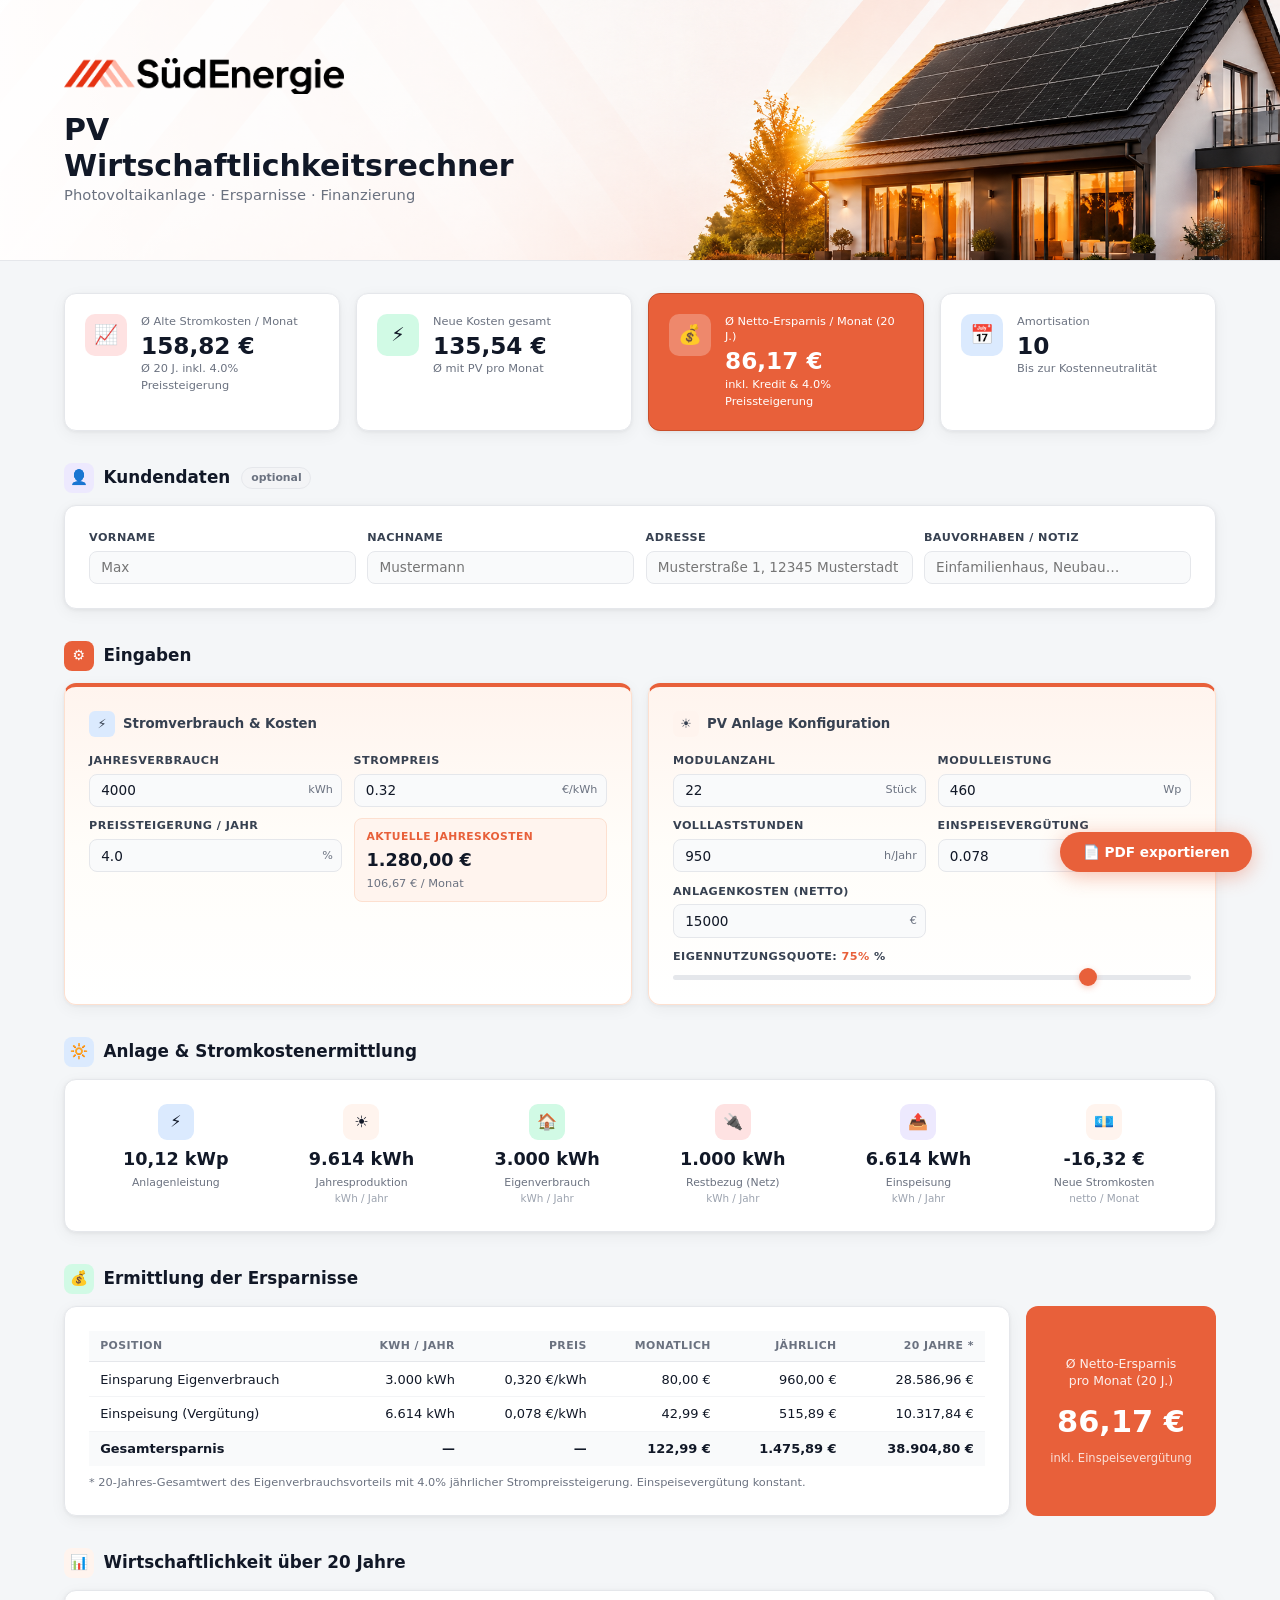
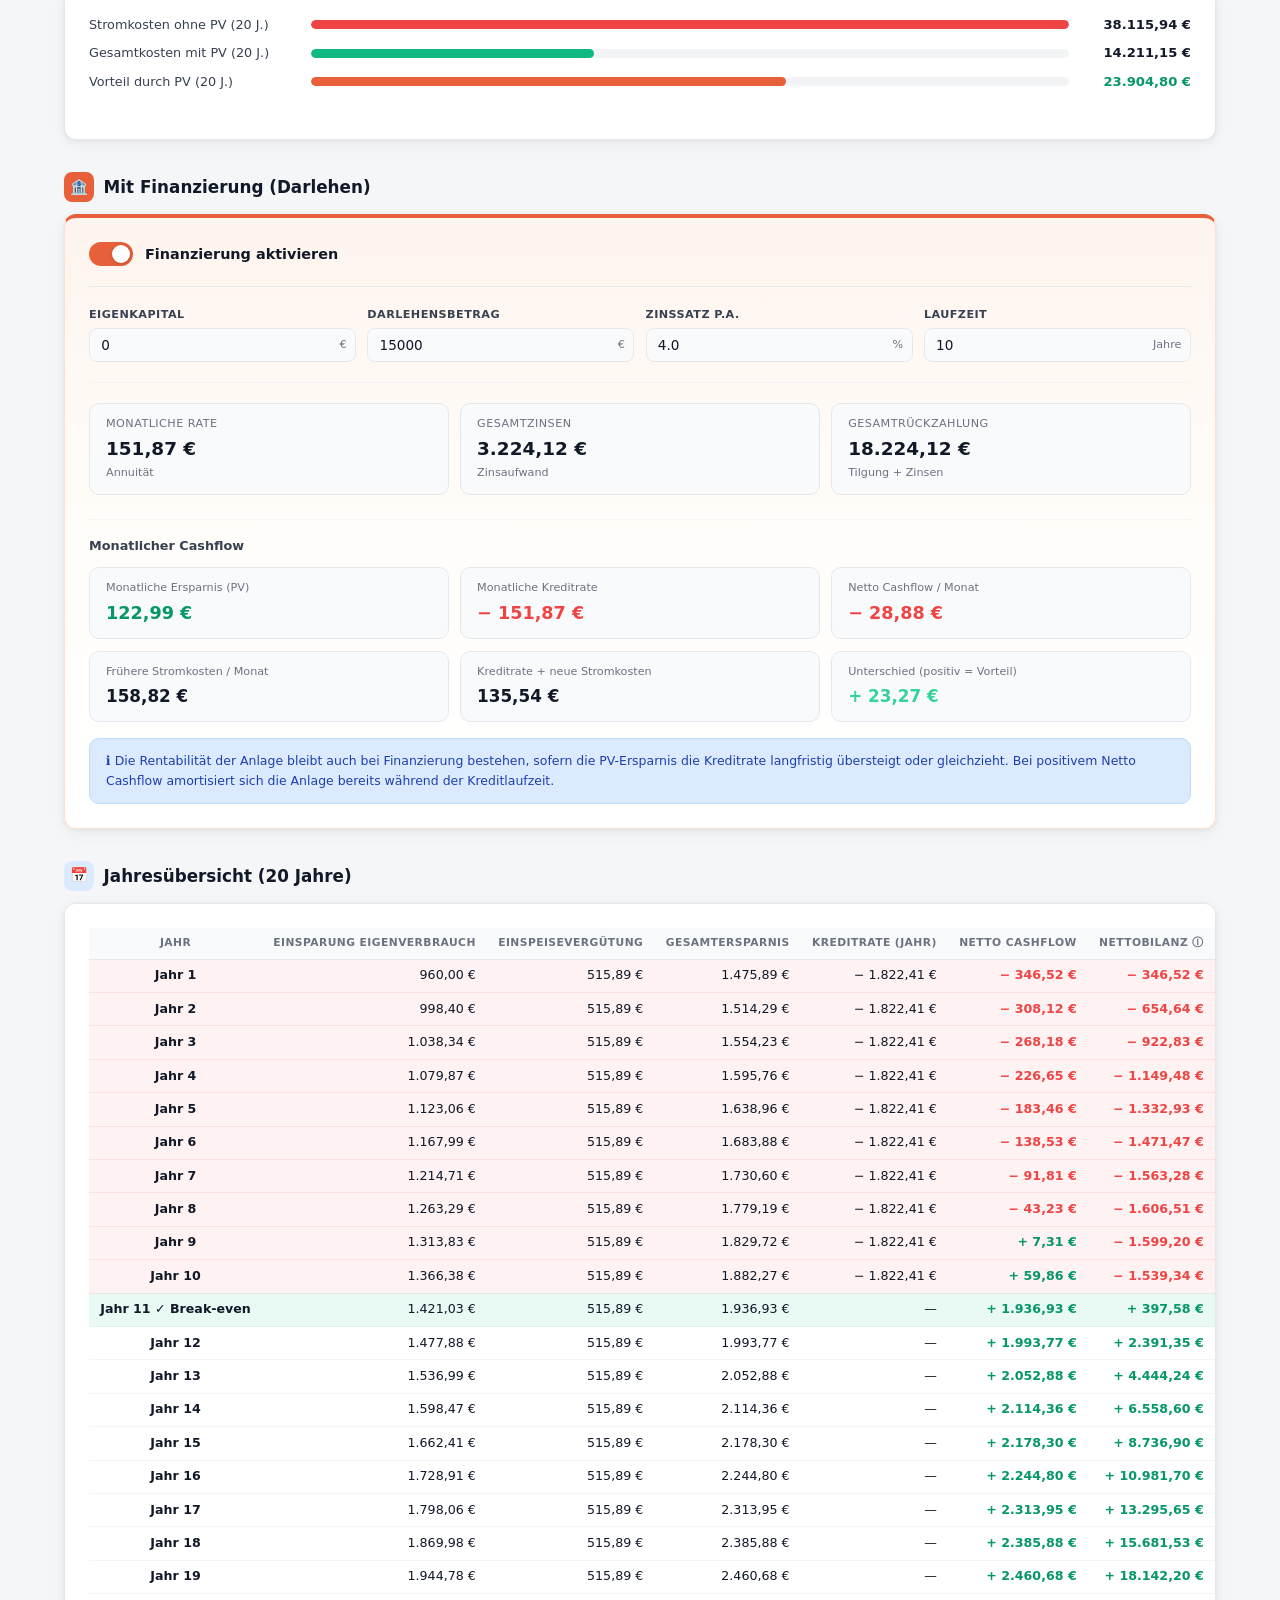
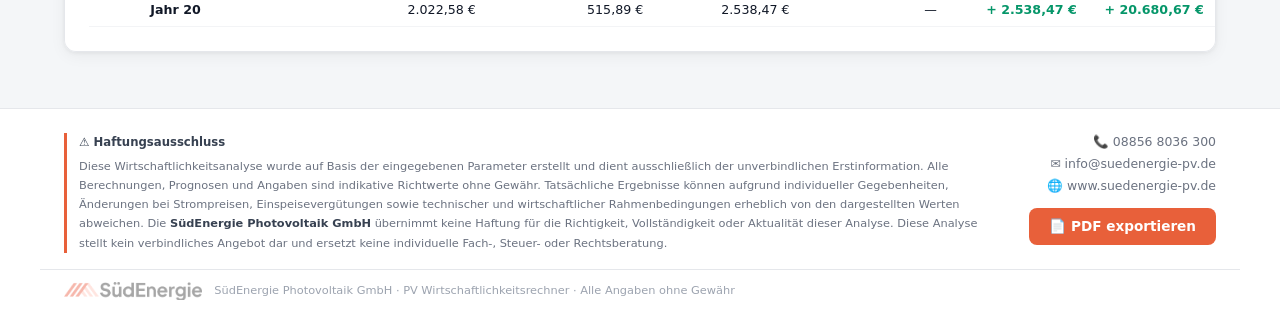
==== index.html @ 32b29b78 "PDF+Web: Pastell-Orange statt Vollfarbe, Finanzierung-Chips neutral - Co-Authored-By: Claude Sonnet " ====
﻿<!DOCTYPE html>
<html lang="de">
<head>
<meta charset="UTF-8">
<meta name="viewport" content="width=device-width, initial-scale=1.0">
<title>PV Wirtschaftlichkeitsrechner – SüdEnergie Photovoltaik GmbH</title>
<style>
*,*::before,*::after{box-sizing:border-box;margin:0;padding:0}

:root{
  --orange:#e8603a;--orange-d:#c94e2a;--orange-l:#fff4ee;--orange-m:#fde0d0;
  --bg:#f4f6f8;--card:#ffffff;--text:#111827;--text2:#374151;
  --muted:#6b7280;--muted2:#9ca3af;--border:#e5e7eb;--border2:#f3f4f6;
  --green:#10b981;--green-l:#d1fae5;--green-d:#059669;
  --red:#ef4444;--red-l:#fee2e2;
  --blue:#3b82f6;--blue-l:#dbeafe;
  --purple:#8b5cf6;--purple-l:#ede9fe;
  --r:12px;
  --shadow:0 1px 4px rgba(0,0,0,.06),0 4px 16px rgba(0,0,0,.05);
}

body{font-family:'Segoe UI',system-ui,-apple-system,sans-serif;font-size:14px;background:var(--bg);color:var(--text);line-height:1.5}

/* ── MOBILE BLOCK ─────────────────────────────── */
#mobile-block{display:none;position:fixed;inset:0;z-index:9999;background:#1a1a1a;color:white;flex-direction:column;align-items:center;justify-content:center;text-align:center;padding:2rem;gap:1rem}
#mobile-block .mb-icon{font-size:3rem}
#mobile-block h2{font-size:1.25rem;font-weight:700}
#mobile-block p{font-size:.9rem;opacity:.7;max-width:300px}
@media(max-width:767px){
  #mobile-block{display:flex}
  .hero,.wrap,.app-footer{display:none!important}
}

/* ── HERO ─────────────────────────────────────── */
.hero{background:linear-gradient(to right,rgba(255,255,255,.95) 0%,rgba(255,255,255,.65) 38%,transparent 56%),url([data-uri]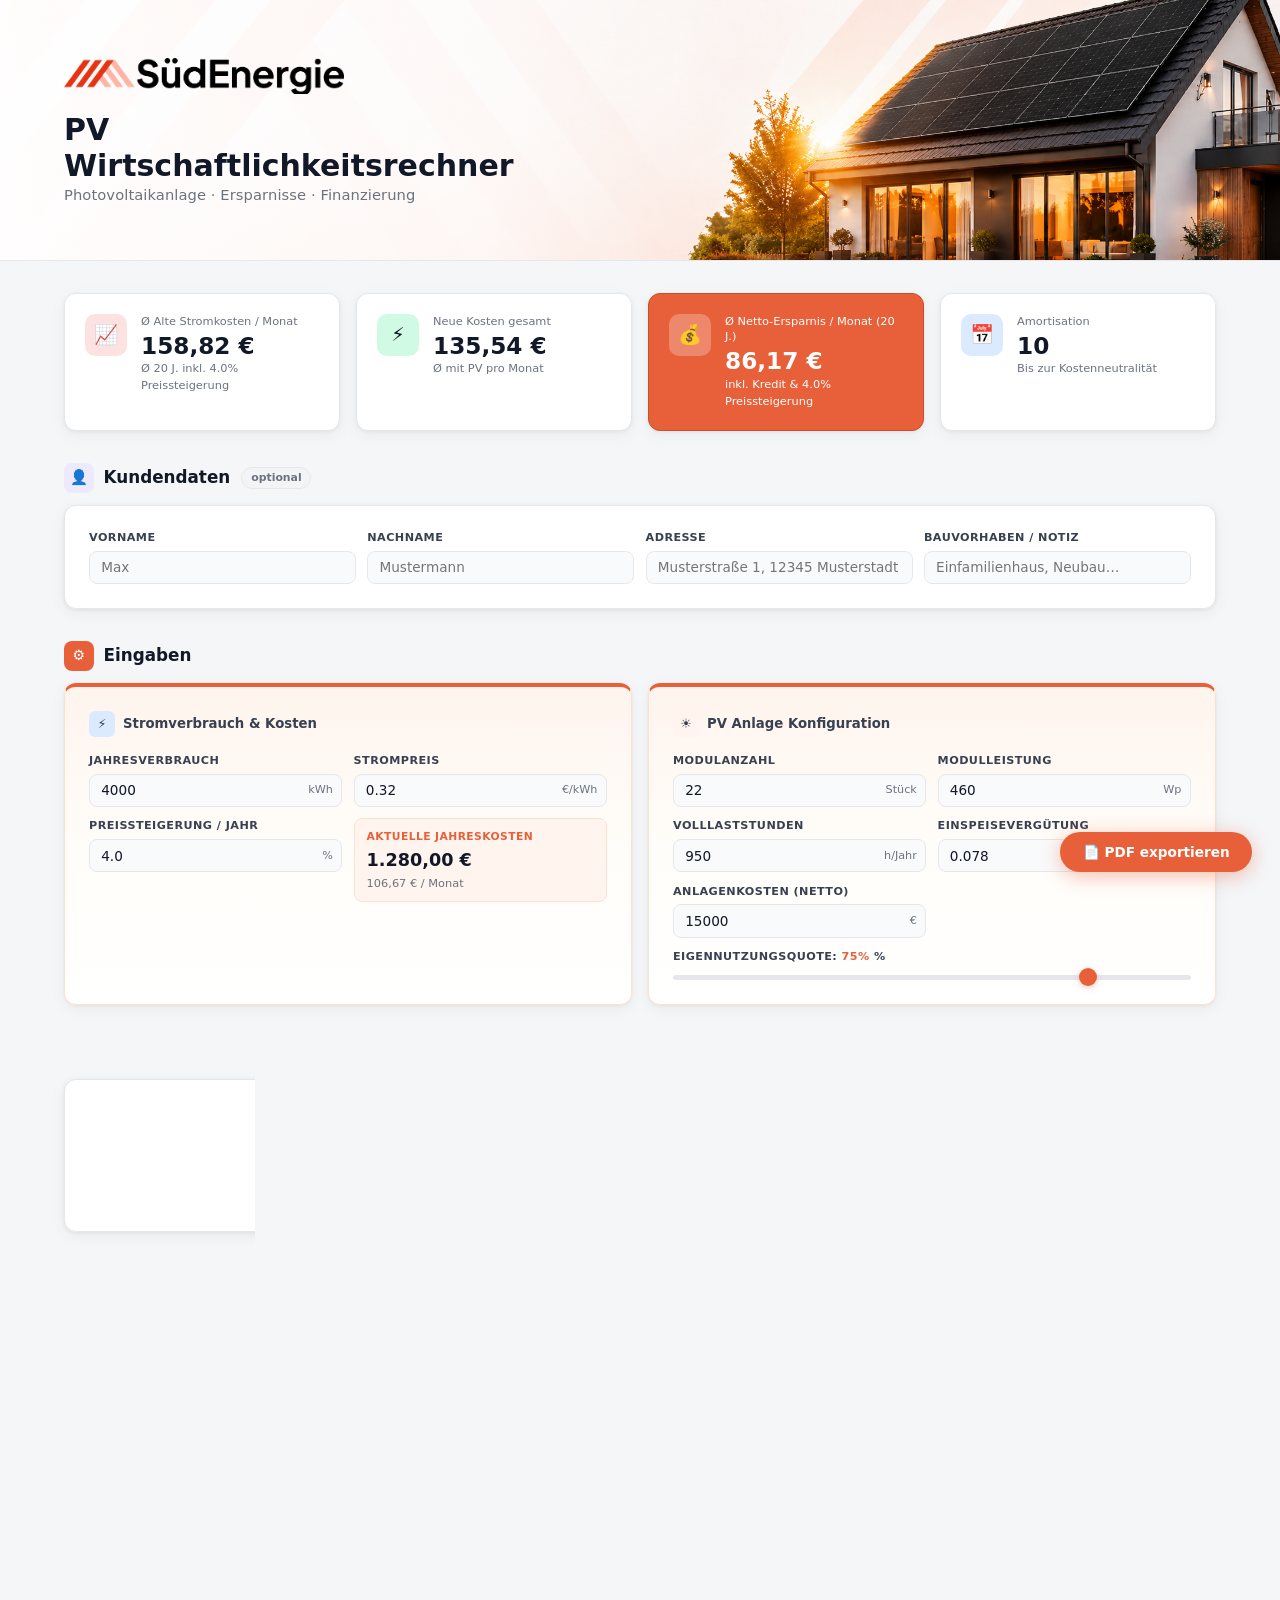
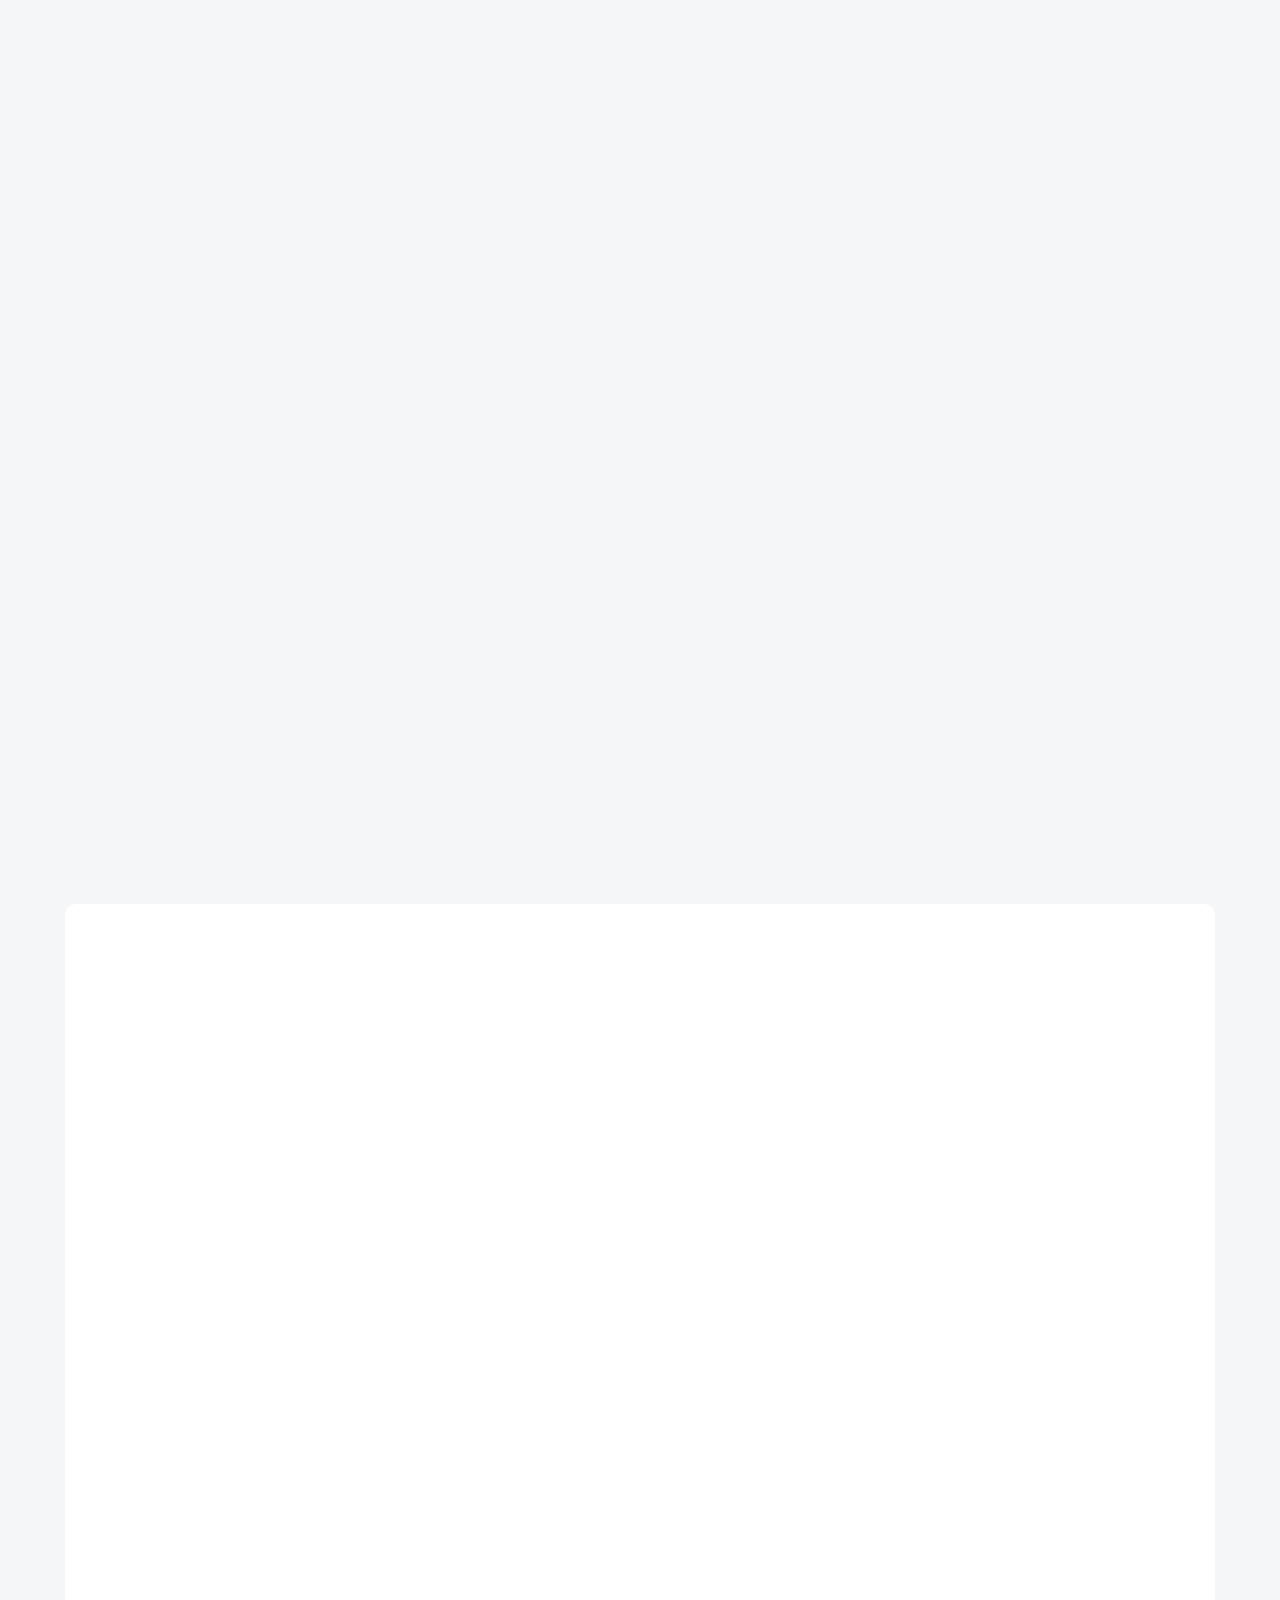
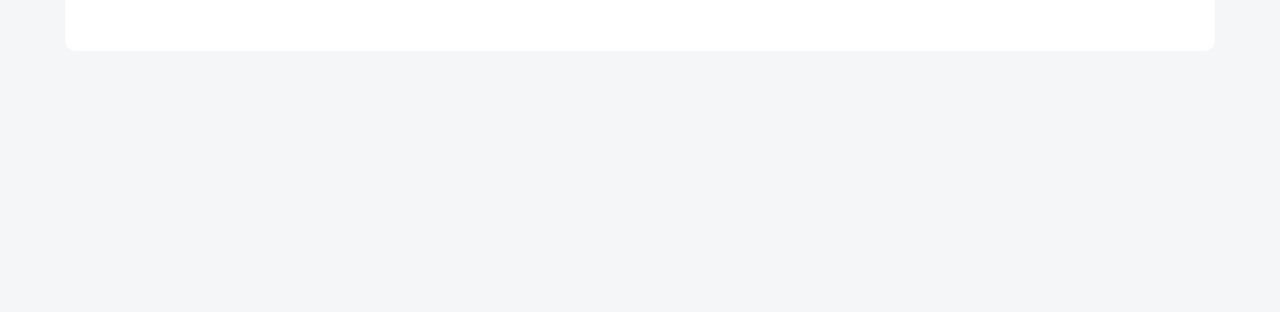
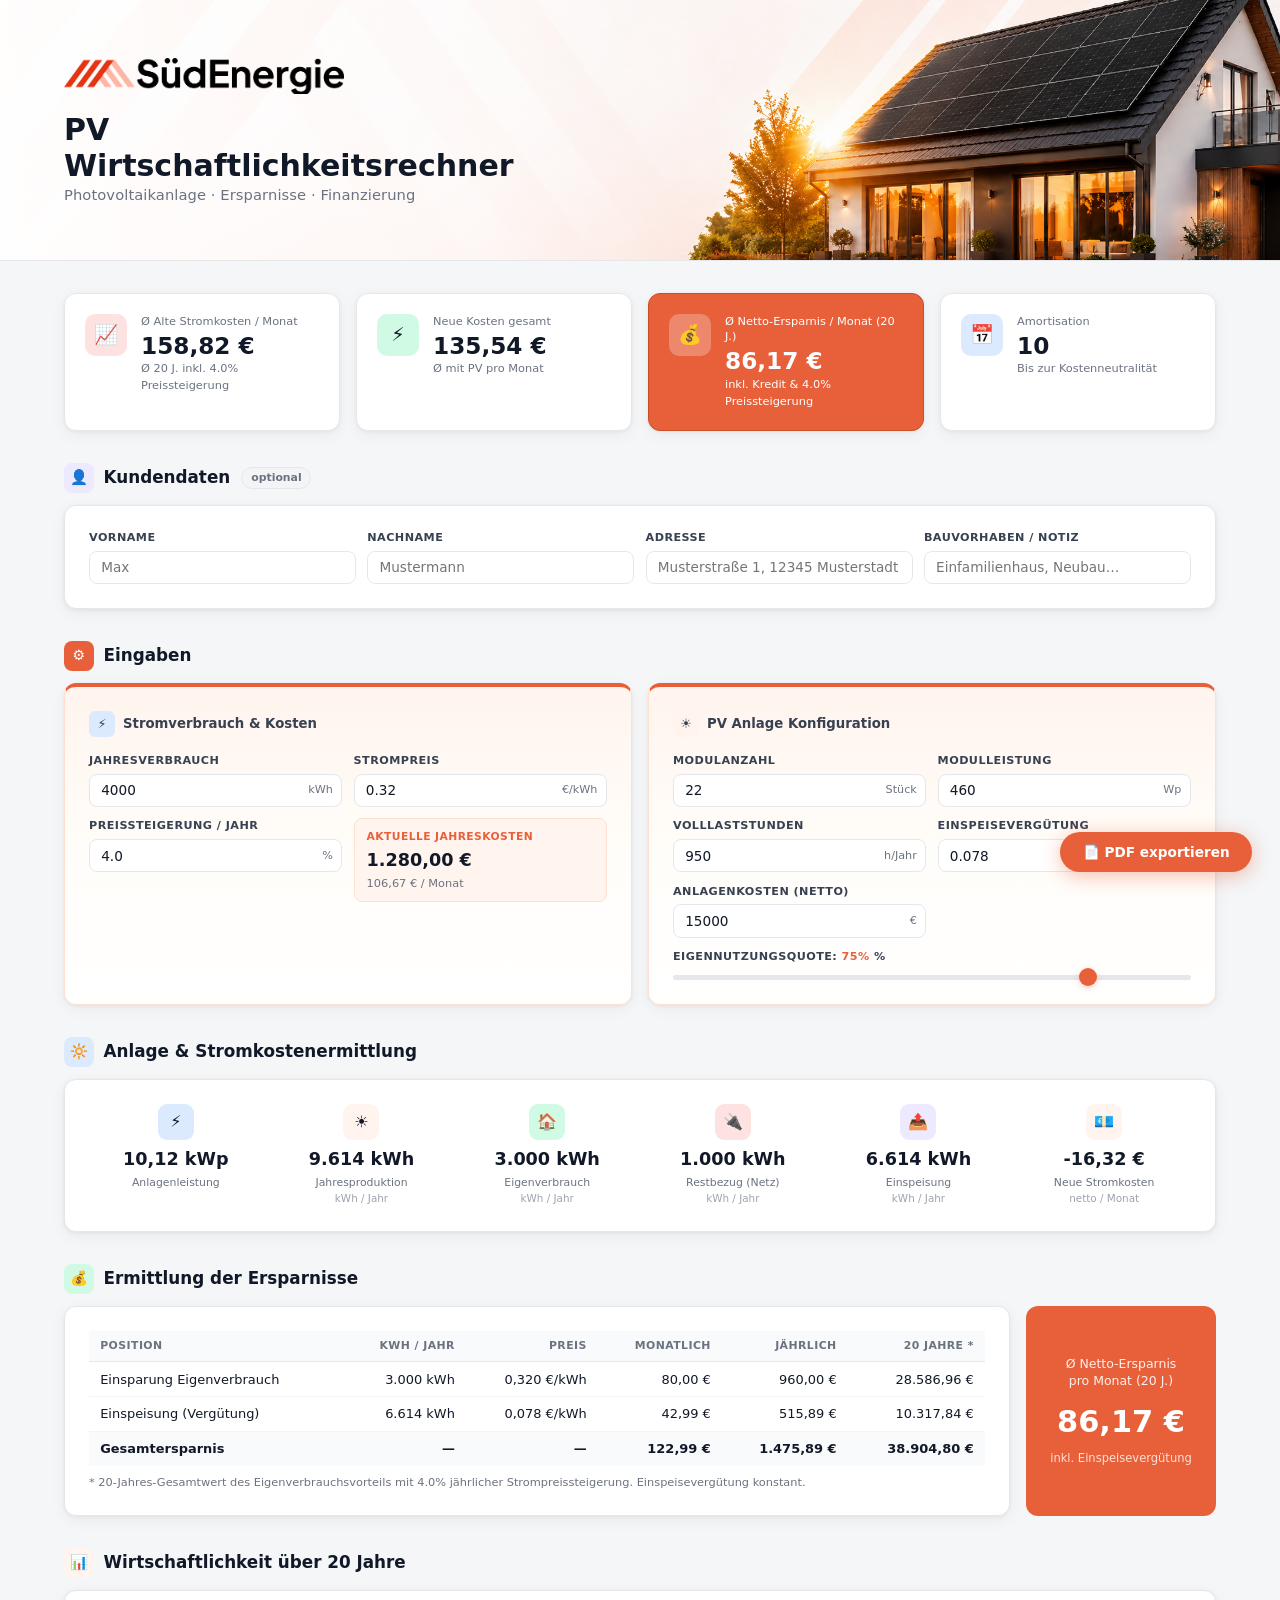
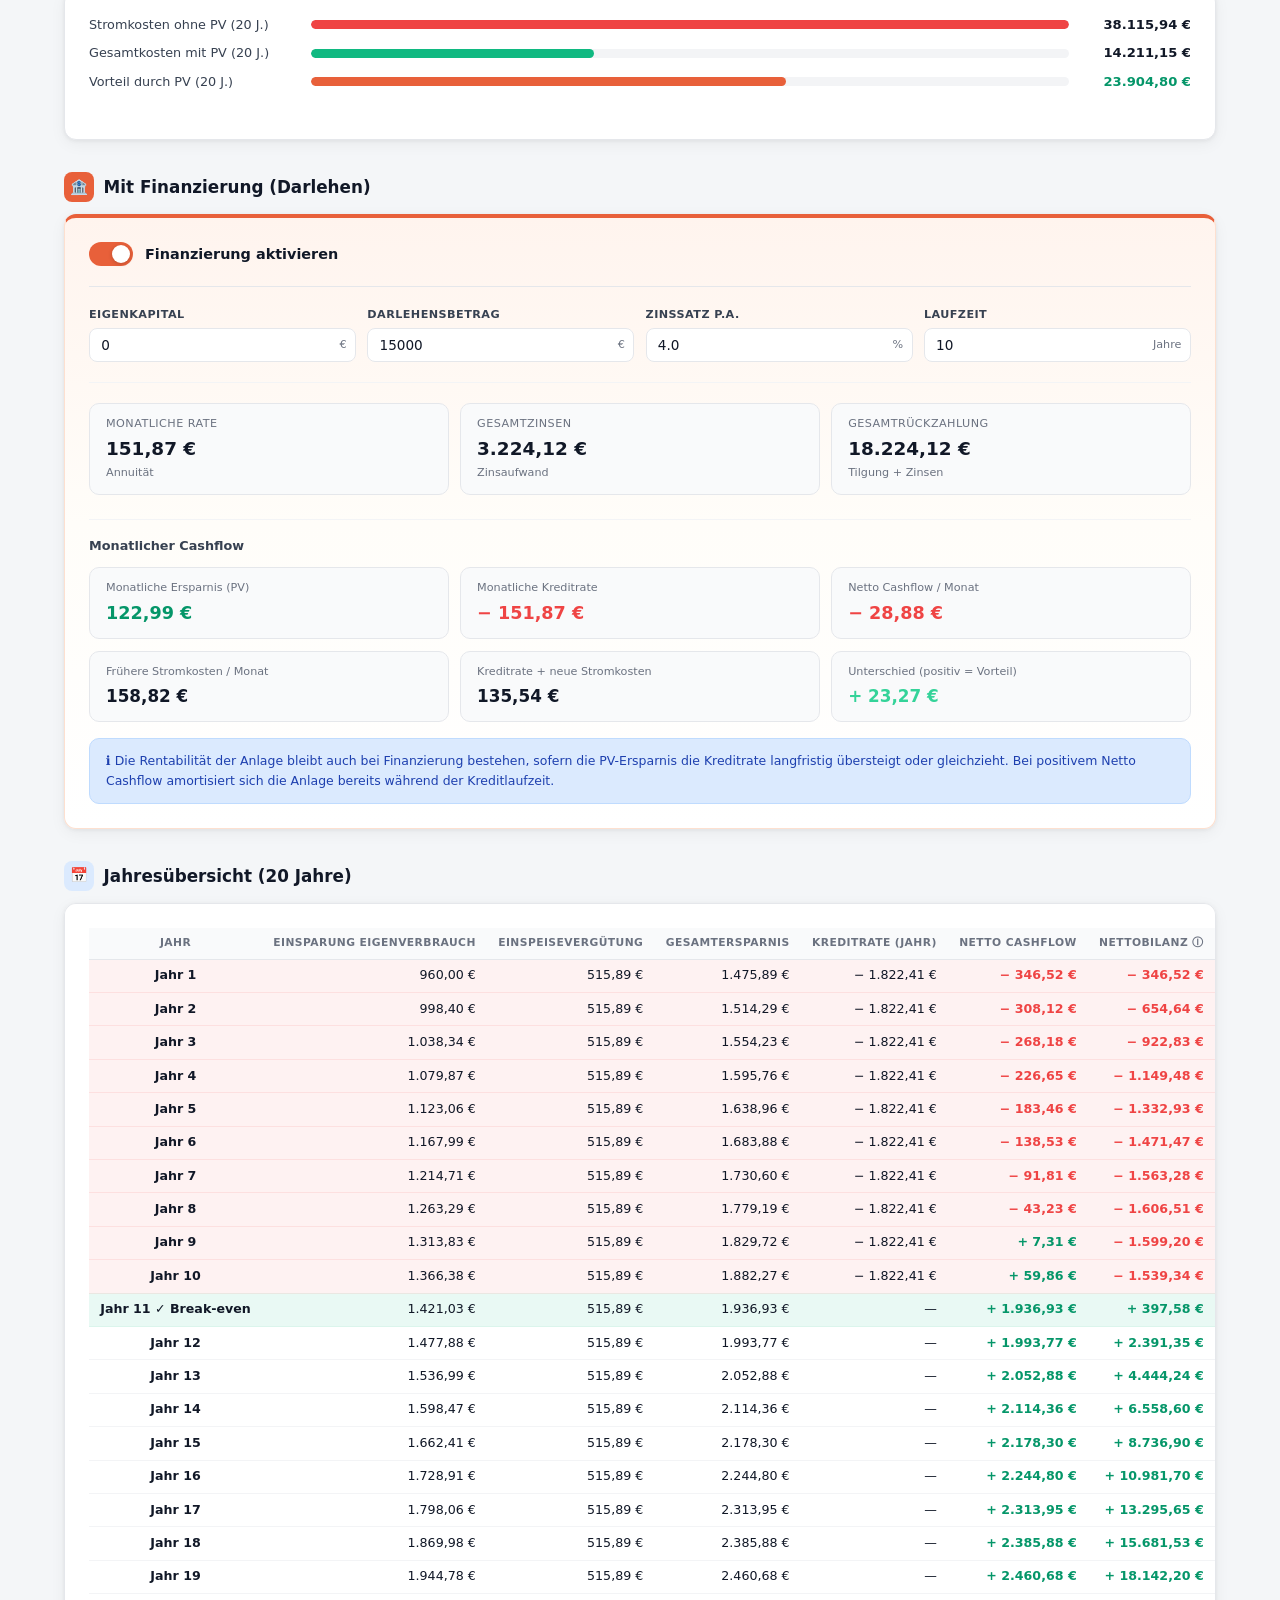
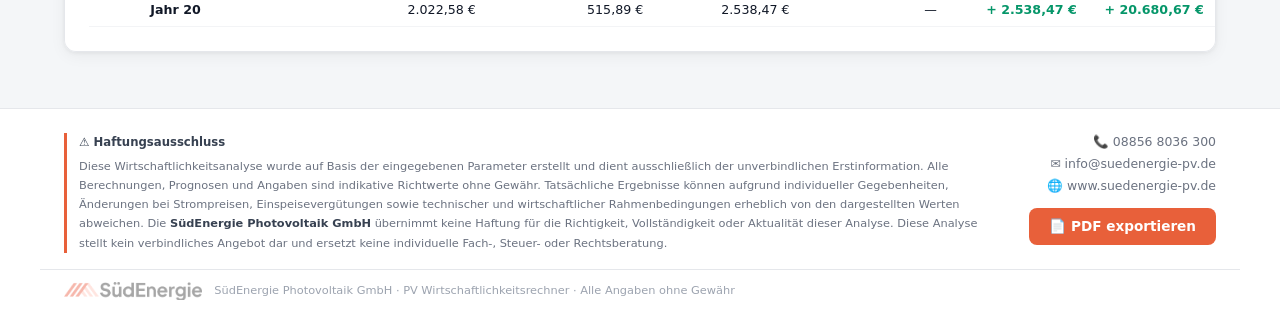
